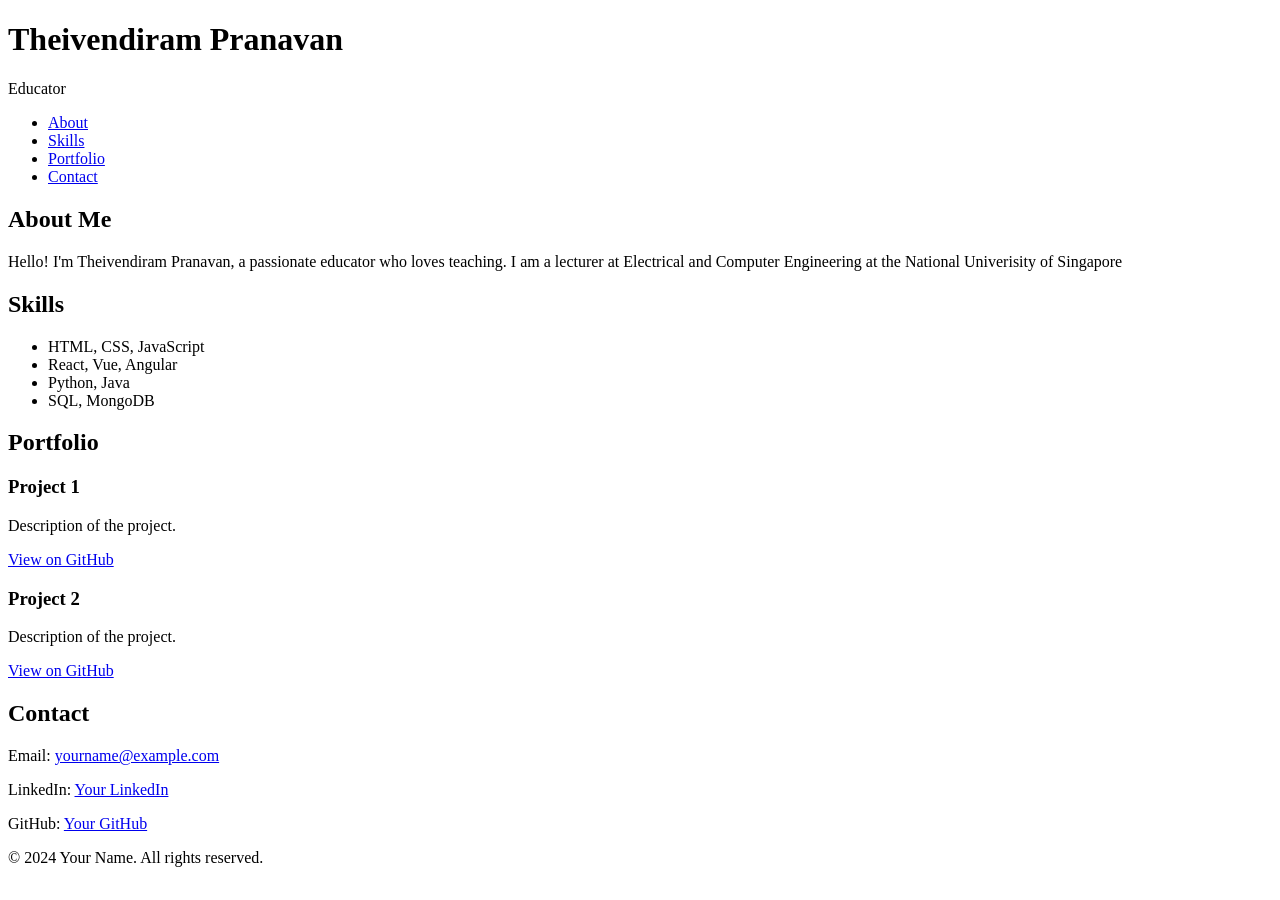
==== index.html @ e199c47d "Initial Files" ====
<!DOCTYPE html>
<html lang="en">
<head>
    <meta charset="UTF-8">
    <meta name="viewport" content="width=device-width, initial-scale=1.0">
    <title>Your Name</title>
    <link rel="stylesheet" href="styles.css">
</head>
<body>
    <header>
        <h1>Theivendiram Pranavan</h1>
        <p>Educator</p>
    </header>
    <nav>
        <ul>
            <li><a href="#about">About</a></li>
            <li><a href="#skills">Skills</a></li>
            <li><a href="#portfolio">Portfolio</a></li>
            <li><a href="#contact">Contact</a></li>
        </ul>
    </nav>
    <section id="about">
        <h2>About Me</h2>
        <p>Hello! I'm Theivendiram Pranavan, a passionate educator who loves teaching. I am a lecturer at Electrical and Computer Engineering at the National Univerisity of Singapore</p>
    </section>
    <section id="skills">
        <h2>Skills</h2>
        <ul>
            <li>HTML, CSS, JavaScript</li>
            <li>React, Vue, Angular</li>
            <li>Python, Java</li>
            <li>SQL, MongoDB</li>
        </ul>
    </section>
    <section id="portfolio">
        <h2>Portfolio</h2>
        <div class="portfolio-item">
            <h3>Project 1</h3>
            <p>Description of the project.</p>
            <a href="https://github.com/yourusername/project1" target="_blank">View on GitHub</a>
        </div>
        <div class="portfolio-item">
            <h3>Project 2</h3>
            <p>Description of the project.</p>
            <a href="https://github.com/yourusername/project2" target="_blank">View on GitHub</a>
        </div>
    </section>
    <section id="contact">
        <h2>Contact</h2>
        <p>Email: <a href="mailto:yourname@example.com">yourname@example.com</a></p>
        <p>LinkedIn: <a href="https://linkedin.com/in/yourusername" target="_blank">Your LinkedIn</a></p>
        <p>GitHub: <a href="https://github.com/yourusername" target="_blank">Your GitHub</a></p>
    </section>
    <footer>
        <p>© 2024 Your Name. All rights reserved.</p>
    </footer>
</body>
</html>
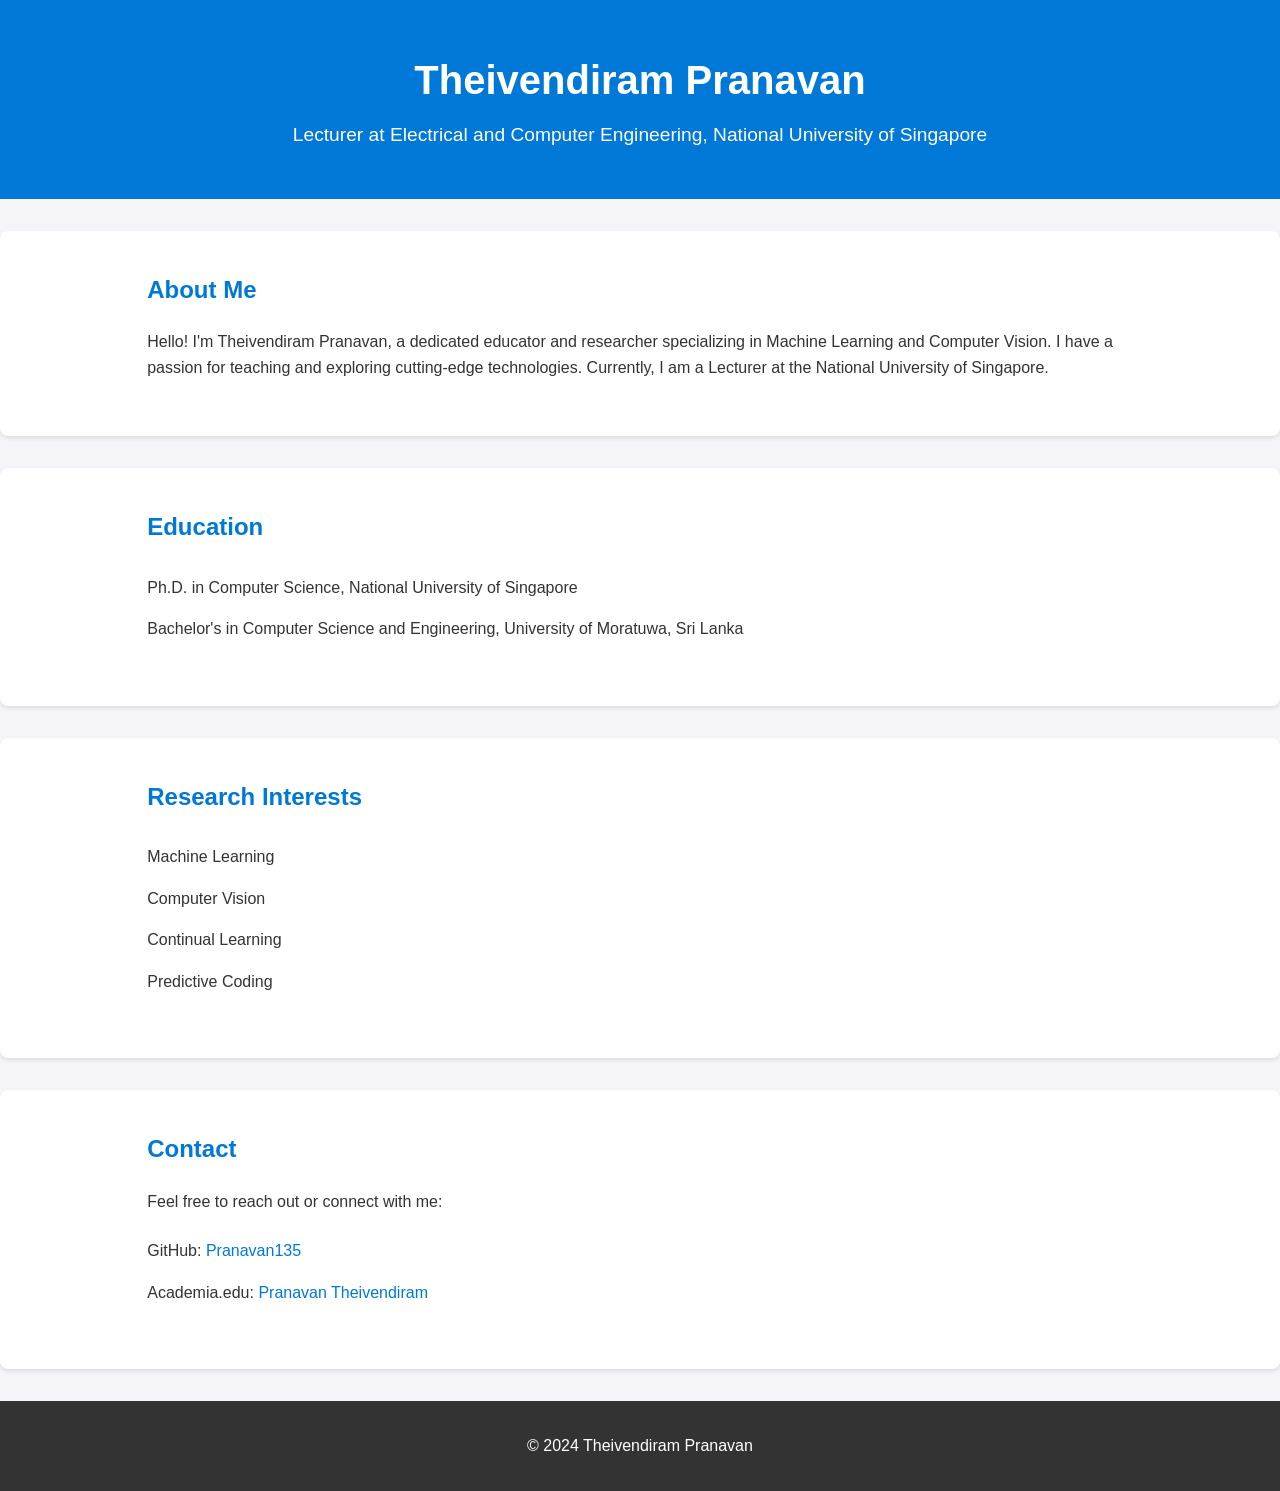
==== commit 6bda52d0: "Profile Content is added" ====
--- a/index.html
+++ b/index.html
@@ -3,56 +3,61 @@
 <head>
     <meta charset="UTF-8">
     <meta name="viewport" content="width=device-width, initial-scale=1.0">
-    <title>Your Name</title>
-    <link rel="stylesheet" href="styles.css">
+    <title>Theivendiram Pranavan - Educator & Researcher</title>
+    <link rel="stylesheet" href="style.css">
 </head>
 <body>
     <header>
-        <h1>Theivendiram Pranavan</h1>
-        <p>Educator</p>
+        <div class="container">
+            <h1>Theivendiram Pranavan</h1>
+            <p>Lecturer at Electrical and Computer Engineering, National University of Singapore</p>
+        </div>
     </header>
-    <nav>
-        <ul>
-            <li><a href="#about">About</a></li>
-            <li><a href="#skills">Skills</a></li>
-            <li><a href="#portfolio">Portfolio</a></li>
-            <li><a href="#contact">Contact</a></li>
-        </ul>
-    </nav>
-    <section id="about">
-        <h2>About Me</h2>
-        <p>Hello! I'm Theivendiram Pranavan, a passionate educator who loves teaching. I am a lecturer at Electrical and Computer Engineering at the National Univerisity of Singapore</p>
-    </section>
-    <section id="skills">
-        <h2>Skills</h2>
-        <ul>
-            <li>HTML, CSS, JavaScript</li>
-            <li>React, Vue, Angular</li>
-            <li>Python, Java</li>
-            <li>SQL, MongoDB</li>
-        </ul>
-    </section>
-    <section id="portfolio">
-        <h2>Portfolio</h2>
-        <div class="portfolio-item">
-            <h3>Project 1</h3>
-            <p>Description of the project.</p>
-            <a href="https://github.com/yourusername/project1" target="_blank">View on GitHub</a>
+    <main>
+        <section class="about">
+            <div class="container">
+                <h2>About Me</h2>
+                <p>
+                    Hello! I'm Theivendiram Pranavan, a dedicated educator and researcher specializing in Machine Learning and Computer Vision. 
+                    I have a passion for teaching and exploring cutting-edge technologies. Currently, I am a Lecturer at the National University of Singapore.
+                </p>
+            </div>
+        </section>
+        <section class="education">
+            <div class="container">
+                <h2>Education</h2>
+                <ul>
+                    <li>Ph.D. in Computer Science, National University of Singapore</li>
+                    <li>Bachelor's in Computer Science and Engineering, University of Moratuwa, Sri Lanka</li>
+                </ul>
+            </div>
+        </section>
+        <section class="research">
+            <div class="container">
+                <h2>Research Interests</h2>
+                <ul>
+                    <li>Machine Learning</li>
+                    <li>Computer Vision</li>
+                    <li>Continual Learning</li>
+                    <li>Predictive Coding</li>
+                </ul>
+            </div>
+        </section>
+        <section class="contact">
+            <div class="container">
+                <h2>Contact</h2>
+                <p>Feel free to reach out or connect with me:</p>
+                <ul>
+                    <li>GitHub: <a href="https://github.com/Pranavan135" target="_blank">Pranavan135</a></li>
+                    <li>Academia.edu: <a href="https://independent.academia.edu/PranavanTheivendiram" target="_blank">Pranavan Theivendiram</a></li>
+                </ul>
+            </div>
+        </section>
+    </main>
+    <footer>
+        <div class="container">
+            <p>&copy; 2024 Theivendiram Pranavan</p>
         </div>
-        <div class="portfolio-item">
-            <h3>Project 2</h3>
-            <p>Description of the project.</p>
-            <a href="https://github.com/yourusername/project2" target="_blank">View on GitHub</a>
-        </div>
-    </section>
-    <section id="contact">
-        <h2>Contact</h2>
-        <p>Email: <a href="mailto:yourname@example.com">yourname@example.com</a></p>
-        <p>LinkedIn: <a href="https://linkedin.com/in/yourusername" target="_blank">Your LinkedIn</a></p>
-        <p>GitHub: <a href="https://github.com/yourusername" target="_blank">Your GitHub</a></p>
-    </section>
-    <footer>
-        <p>© 2024 Your Name. All rights reserved.</p>
     </footer>
 </body>
 </html>
--- a/style.css
+++ b/style.css
@@ -0,0 +1,78 @@
+/* Global Styles */
+body {
+    font-family: Arial, sans-serif;
+    line-height: 1.6;
+    margin: 0;
+    padding: 0;
+    background: #f4f4f9;
+    color: #333;
+}
+
+/* Header Styles */
+header {
+    background: #0078D7;
+    color: #fff;
+    padding: 2rem 0;
+    text-align: center;
+}
+
+header h1 {
+    margin: 0;
+    font-size: 2.5rem;
+}
+
+header p {
+    margin: 0.5rem 0 0;
+    font-size: 1.2rem;
+}
+
+/* Section Styles */
+.container {
+    width: 80%;
+    max-width: 1100px;
+    margin: 0 auto;
+    padding: 1rem 0;
+}
+
+section {
+    margin: 2rem 0;
+    background: #fff;
+    border-radius: 8px;
+    padding: 1.5rem;
+    box-shadow: 0 2px 4px rgba(0, 0, 0, 0.1);
+}
+
+h2 {
+    margin-top: 0;
+    color: #0078D7;
+}
+
+ul {
+    list-style: none;
+    padding: 0;
+}
+
+ul li {
+    padding: 0.5rem 0;
+}
+
+/* Footer Styles */
+footer {
+    text-align: center;
+    background: #333;
+    color: #fff;
+    padding: 1rem 0;
+}
+
+footer p {
+    margin: 0;
+}
+
+a {
+    color: #0078D7;
+    text-decoration: none;
+}
+
+a:hover {
+    text-decoration: underline;
+}
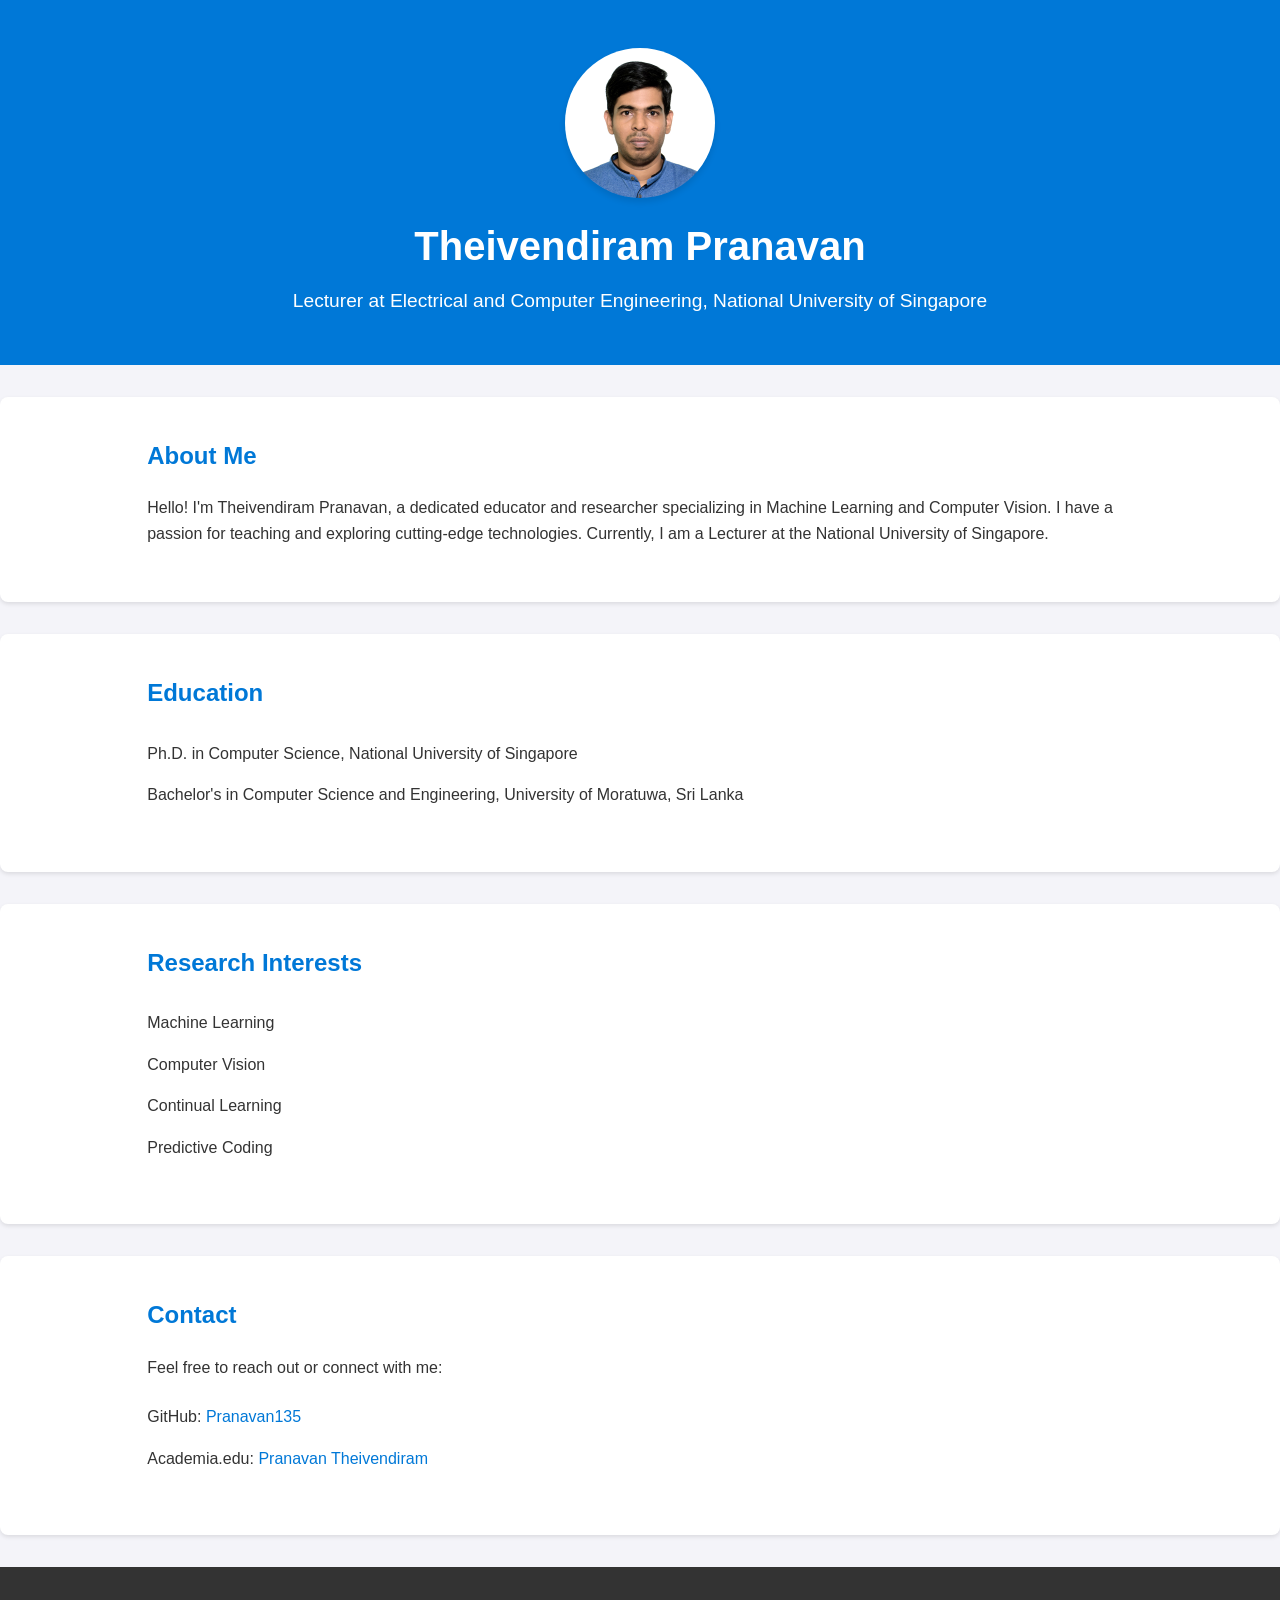
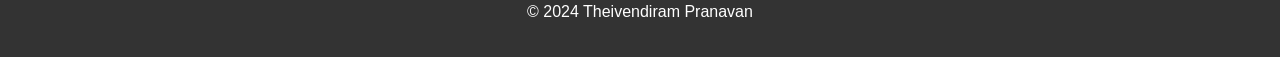
==== commit 76e5e069: "Profile Photo Added" ====
--- a/index.html
+++ b/index.html
@@ -9,6 +9,7 @@
 <body>
     <header>
         <div class="container">
+            <img src="images/profile.jpg" alt="Profile Photo" class="profile-photo">
             <h1>Theivendiram Pranavan</h1>
             <p>Lecturer at Electrical and Computer Engineering, National University of Singapore</p>
         </div>
--- a/style.css
+++ b/style.css
@@ -76,3 +76,12 @@
 a:hover {
     text-decoration: underline;
 }
+
+.profile-photo {
+    width: 150px;
+    height: 150px;
+    border-radius: 50%; /* Makes the photo circular */
+    display: block;
+    margin: 0 auto 1rem; /* Centers the image */
+    box-shadow: 0 4px 6px rgba(0, 0, 0, 0.1);
+}
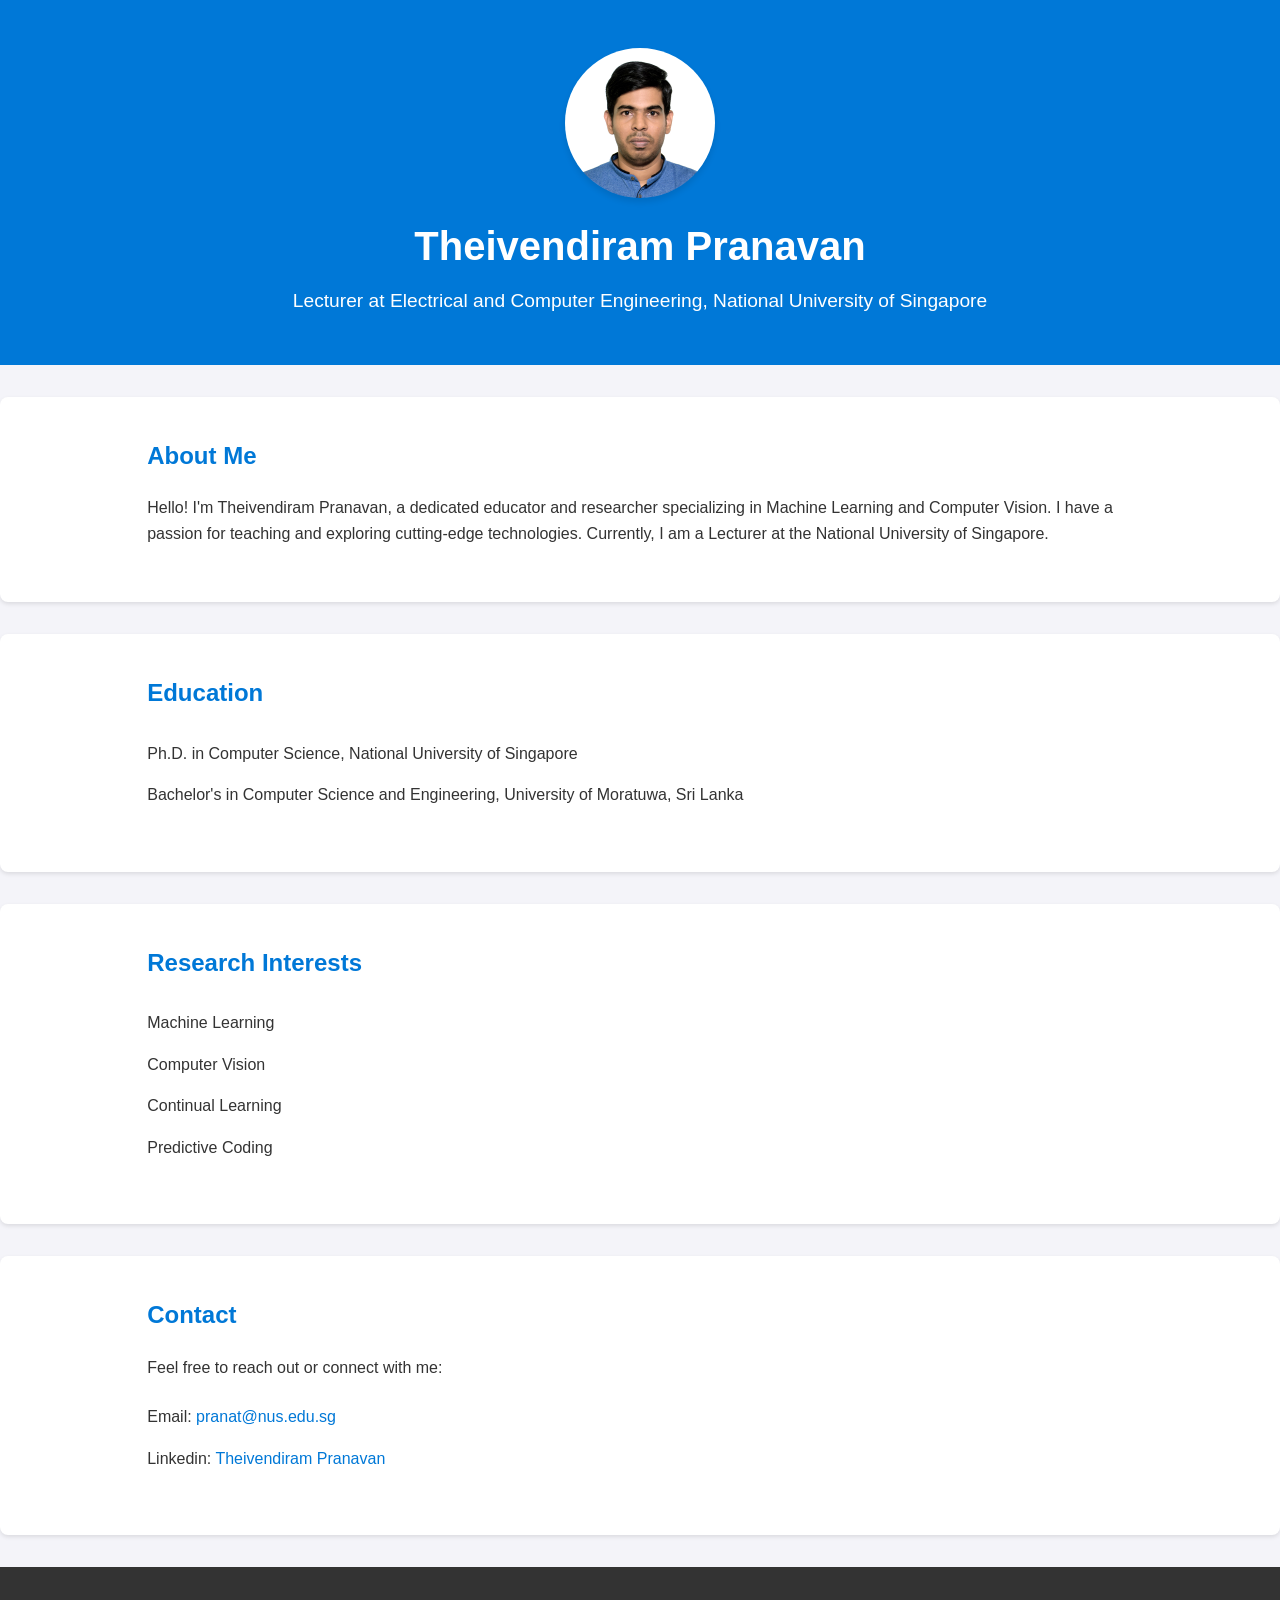
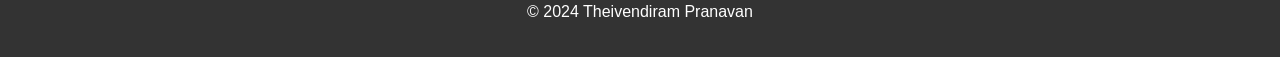
==== commit dfd625b1: "Contact Information Added" ====
--- a/index.html
+++ b/index.html
@@ -49,8 +49,8 @@
                 <h2>Contact</h2>
                 <p>Feel free to reach out or connect with me:</p>
                 <ul>
-                    <li>GitHub: <a href="https://github.com/Pranavan135" target="_blank">Pranavan135</a></li>
-                    <li>Academia.edu: <a href="https://independent.academia.edu/PranavanTheivendiram" target="_blank">Pranavan Theivendiram</a></li>
+                    <li>Email: <a href="mailto:pranat@nus.edu.sg" target="_blank"> pranat@nus.edu.sg</a></li>
+                    <li>Linkedin: <a href="https://www.linkedin.com/in/pranavant/" target="_blank">Theivendiram Pranavan</a></li>
                 </ul>
             </div>
         </section>
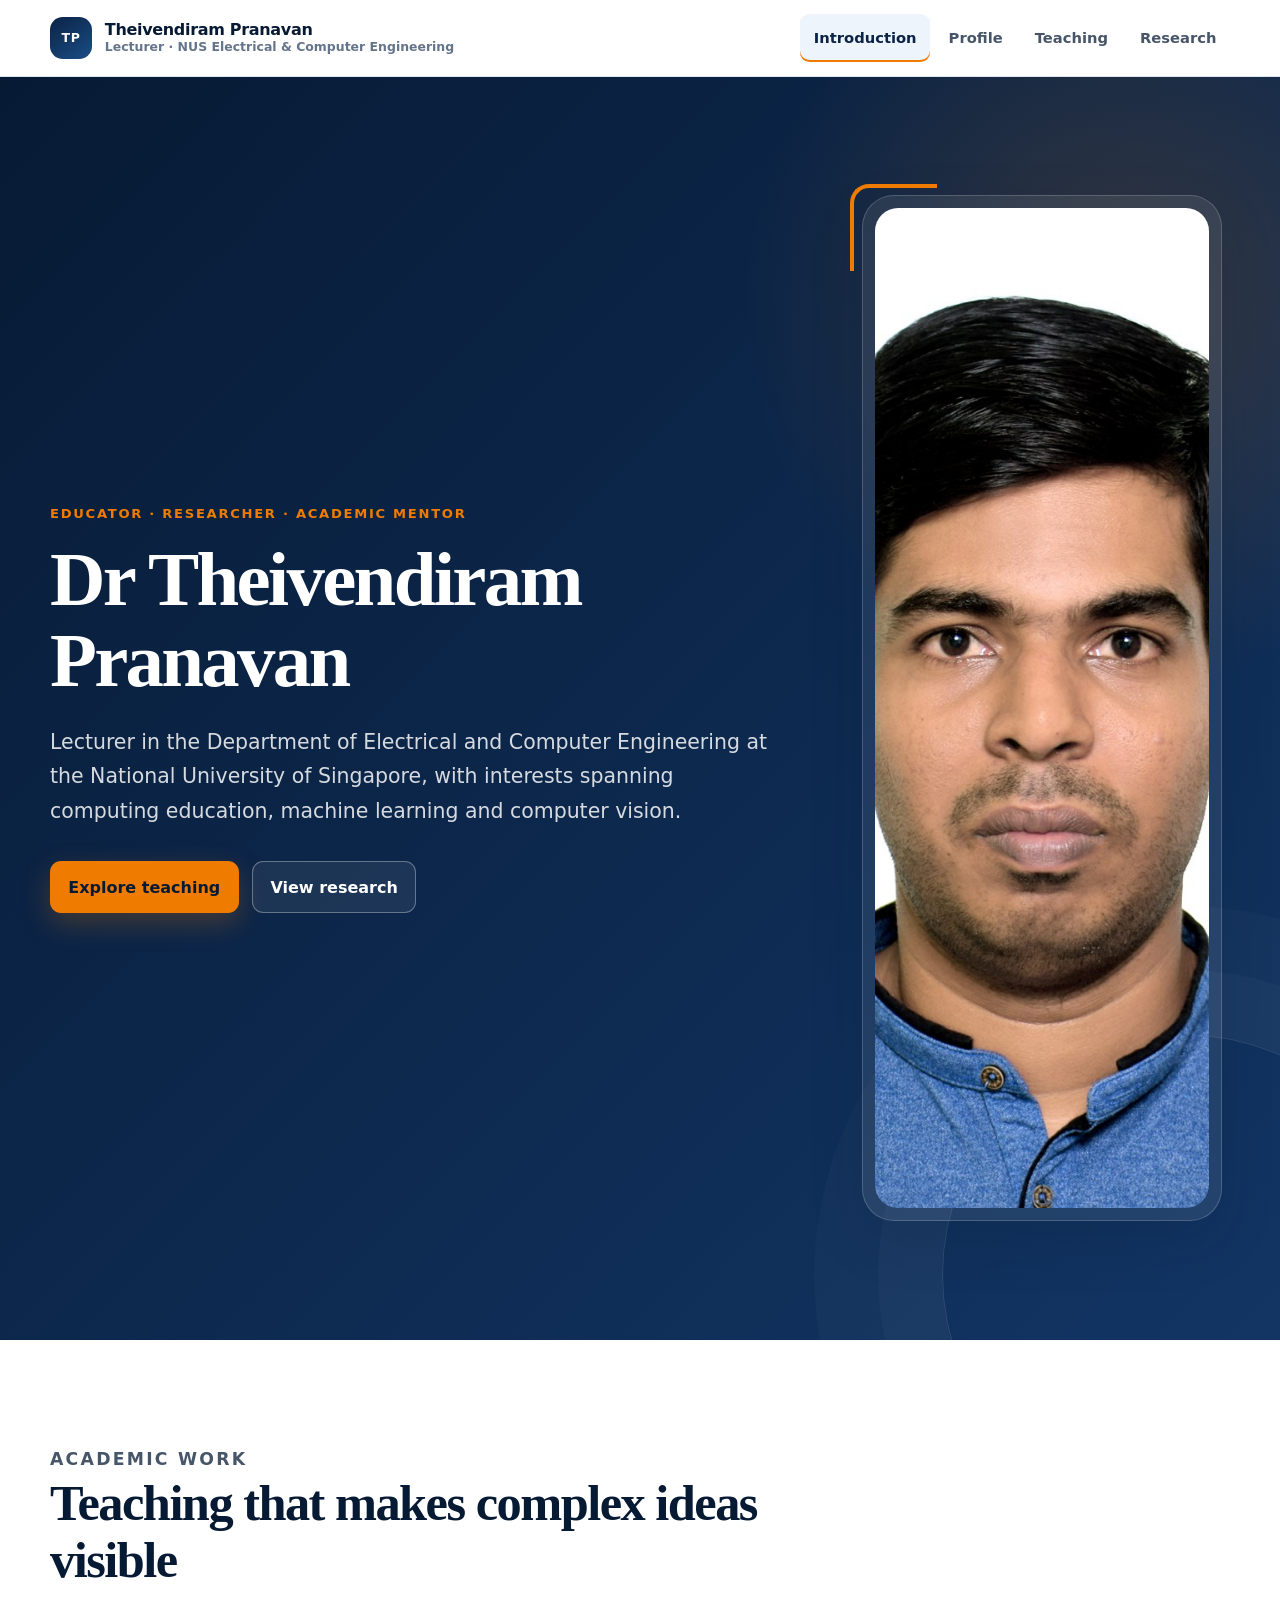
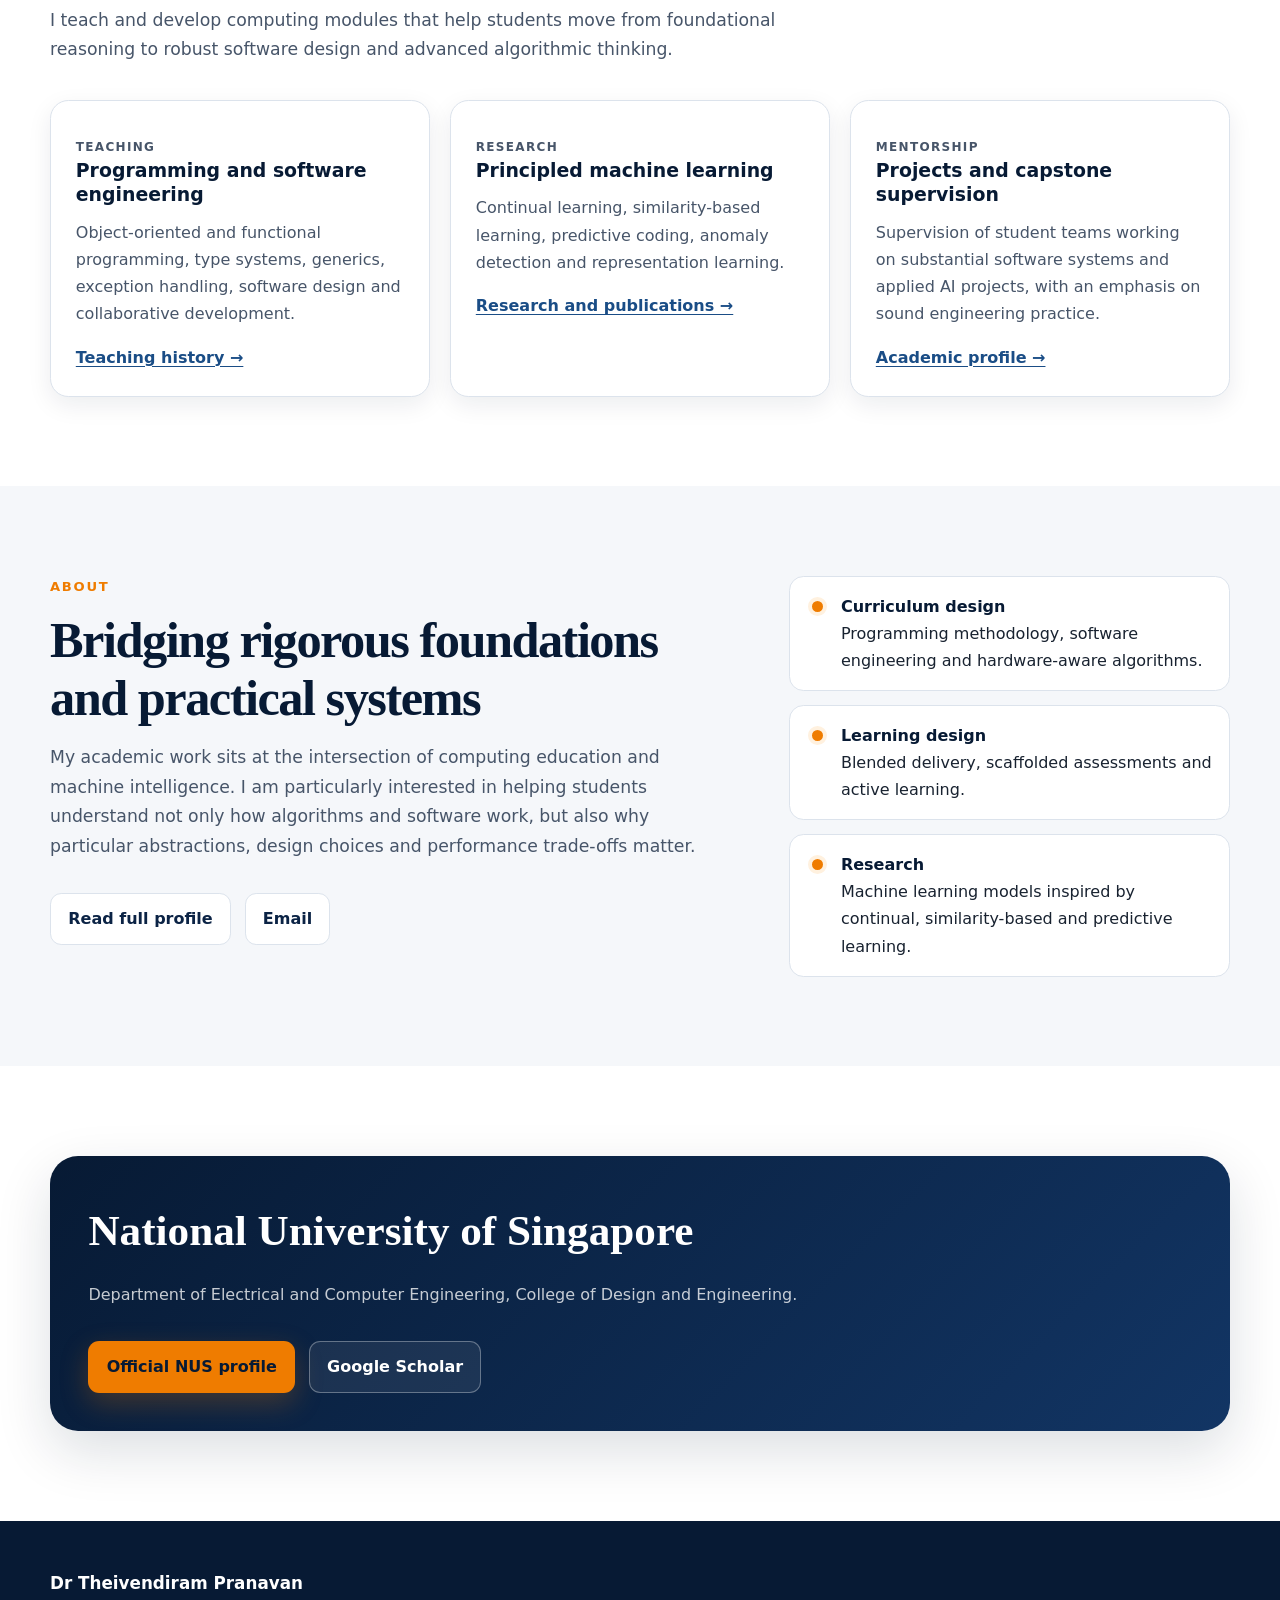
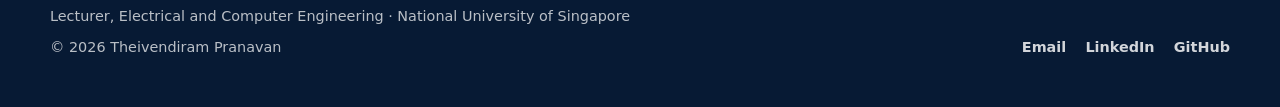
==== commit f45c5f46: "Add pages" ====
--- a/index.html
+++ b/index.html
@@ -1,64 +1,128 @@
-<!DOCTYPE html>
+<!doctype html>
 <html lang="en">
 <head>
-    <meta charset="UTF-8">
-    <meta name="viewport" content="width=device-width, initial-scale=1.0">
-    <title>Theivendiram Pranavan - Educator & Researcher</title>
-    <link rel="stylesheet" href="style.css">
+  <meta charset="utf-8">
+  <meta name="viewport" content="width=device-width, initial-scale=1">
+  <meta name="description" content="Academic website of Dr Theivendiram Pranavan, Lecturer in Electrical and Computer Engineering at the National University of Singapore.">
+  <title>Dr Theivendiram Pranavan | NUS ECE</title>
+  <link rel="stylesheet" href="assets/css/style.css">
+  <script src="assets/js/site.js" defer></script>
 </head>
 <body>
-    <header>
-        <div class="container">
-            <img src="images/profile.jpg" alt="Profile Photo" class="profile-photo">
-            <h1>Theivendiram Pranavan</h1>
-            <p>Lecturer at Electrical and Computer Engineering, National University of Singapore</p>
+  <a class="skip-link" href="#main-content">Skip to content</a>
+  <header class="site-header">
+    <div class="container header-inner">
+      <a class="brand" href="index.html" aria-label="Theivendiram Pranavan home">
+        <span class="brand-mark">TP</span>
+        <span class="brand-text">
+          <span class="brand-name">Theivendiram Pranavan</span>
+          <span class="brand-role">Lecturer · NUS Electrical &amp; Computer Engineering</span>
+        </span>
+      </a>
+      <button class="menu-button" type="button" data-menu-button aria-expanded="false" aria-controls="site-navigation">Menu</button>
+      <nav class="site-nav" id="site-navigation" data-navigation aria-label="Primary navigation">
+        <ul>
+          <li><a href="index.html" aria-current="page">Introduction</a></li>
+          <li><a href="profile.html">Profile</a></li>
+          <li><a href="teaching.html">Teaching</a></li>
+          <li><a href="research.html">Research</a></li>
+        </ul>
+      </nav>
+    </div>
+  </header>
+
+  <main id="main-content">
+    <section class="hero">
+      <div class="container hero-grid">
+        <div class="hero-copy">
+          <p class="eyebrow">Educator · Researcher · Academic Mentor</p>
+          <h1>Dr Theivendiram Pranavan</h1>
+          <p class="hero-lead">Lecturer in the Department of Electrical and Computer Engineering at the National University of Singapore, with interests spanning computing education, machine learning and computer vision.</p>
+          <div class="hero-actions">
+            <a class="button button-primary" href="teaching.html">Explore teaching</a>
+            <a class="button button-secondary" href="research.html">View research</a>
+          </div>
         </div>
-    </header>
-    <main>
-        <section class="about">
-            <div class="container">
-                <h2>About Me</h2>
-                <p>
-                    Hello! I'm Theivendiram Pranavan, a dedicated educator and researcher specializing in Machine Learning and Computer Vision. 
-                    I have a passion for teaching and exploring cutting-edge technologies. Currently, I am a Lecturer at the National University of Singapore.
-                </p>
-            </div>
-        </section>
-        <section class="education">
-            <div class="container">
-                <h2>Education</h2>
-                <ul>
-                    <li>Ph.D. in Computer Science, National University of Singapore</li>
-                    <li>Bachelor's in Computer Science and Engineering, University of Moratuwa, Sri Lanka</li>
-                </ul>
-            </div>
-        </section>
-        <section class="research">
-            <div class="container">
-                <h2>Research Interests</h2>
-                <ul>
-                    <li>Machine Learning</li>
-                    <li>Computer Vision</li>
-                    <li>Continual Learning</li>
-                    <li>Predictive Coding</li>
-                </ul>
-            </div>
-        </section>
-        <section class="contact">
-            <div class="container">
-                <h2>Contact</h2>
-                <p>Feel free to reach out or connect with me:</p>
-                <ul>
-                    <li>Email: <a href="mailto:pranat@nus.edu.sg" target="_blank"> pranat@nus.edu.sg</a></li>
-                    <li>Linkedin: <a href="https://www.linkedin.com/in/pranavant/" target="_blank">Theivendiram Pranavan</a></li>
-                </ul>
-            </div>
-        </section>
-    </main>
-    <footer>
-        <div class="container">
-            <p>&copy; 2024 Theivendiram Pranavan</p>
+        <figure class="profile-frame">
+          <img src="assets/images/profile.jpg" alt="Portrait of Dr Theivendiram Pranavan" width="1000" height="1000">
+        </figure>
+      </div>
+    </section>
+
+    <section class="section">
+      <div class="container">
+        <div class="section-heading">
+          <p class="eyebrow">Academic work</p>
+          <h2>Teaching that makes complex ideas visible</h2>
+          <p>I teach and develop computing modules that help students move from foundational reasoning to robust software design and advanced algorithmic thinking.</p>
         </div>
-    </footer>
+        <div class="card-grid">
+          <article class="card">
+            <p class="card-kicker">Teaching</p>
+            <h3>Programming and software engineering</h3>
+            <p>Object-oriented and functional programming, type systems, generics, exception handling, software design and collaborative development.</p>
+            <a class="card-link" href="teaching.html">Teaching history →</a>
+          </article>
+          <article class="card">
+            <p class="card-kicker">Research</p>
+            <h3>Principled machine learning</h3>
+            <p>Continual learning, similarity-based learning, predictive coding, anomaly detection and representation learning.</p>
+            <a class="card-link" href="research.html">Research and publications →</a>
+          </article>
+          <article class="card">
+            <p class="card-kicker">Mentorship</p>
+            <h3>Projects and capstone supervision</h3>
+            <p>Supervision of student teams working on substantial software systems and applied AI projects, with an emphasis on sound engineering practice.</p>
+            <a class="card-link" href="profile.html">Academic profile →</a>
+          </article>
+        </div>
+      </div>
+    </section>
+
+    <section class="section section-soft">
+      <div class="container split-layout">
+        <div>
+          <p class="eyebrow">About</p>
+          <h2 class="content-heading">Bridging rigorous foundations and practical systems</h2>
+          <p class="lead">My academic work sits at the intersection of computing education and machine intelligence. I am particularly interested in helping students understand not only how algorithms and software work, but also why particular abstractions, design choices and performance trade-offs matter.</p>
+          <div class="button-row">
+            <a class="button button-outline" href="profile.html">Read full profile</a>
+            <a class="button button-outline" href="mailto:pranat@nus.edu.sg">Email</a>
+          </div>
+        </div>
+        <ul class="focus-list" aria-label="Current focus areas">
+          <li><strong>Curriculum design</strong>Programming methodology, software engineering and hardware-aware algorithms.</li>
+          <li><strong>Learning design</strong>Blended delivery, scaffolded assessments and active learning.</li>
+          <li><strong>Research</strong>Machine learning models inspired by continual, similarity-based and predictive learning.</li>
+        </ul>
+      </div>
+    </section>
+
+    <section class="section">
+      <div class="container callout">
+        <h2>National University of Singapore</h2>
+        <p>Department of Electrical and Computer Engineering, College of Design and Engineering.</p>
+        <div class="button-row">
+          <a class="button button-primary" href="https://cde.nus.edu.sg/ece/staff/theivendiram-pranavan/" target="_blank" rel="noopener">Official NUS profile</a>
+          <a class="button button-secondary" href="https://scholar.google.com/citations?hl=en&amp;user=WfIEGTgAAAAJ" target="_blank" rel="noopener">Google Scholar</a>
+        </div>
+      </div>
+    </section>
+  </main>
+
+  <footer class="site-footer">
+    <div class="container footer-grid">
+      <div>
+        <strong>Dr Theivendiram Pranavan</strong>
+        <p>Lecturer, Electrical and Computer Engineering · National University of Singapore</p>
+        <p>© <span data-current-year>2026</span> Theivendiram Pranavan</p>
+      </div>
+      <div class="footer-links">
+        <a href="mailto:pranat@nus.edu.sg">Email</a>
+        <a href="https://www.linkedin.com/in/pranavant/" target="_blank" rel="noopener">LinkedIn</a>
+        <a href="https://github.com/Pranavan135" target="_blank" rel="noopener">GitHub</a>
+      </div>
+    </div>
+  </footer>
 </body>
 </html>
--- a/assets/css/style.css
+++ b/assets/css/style.css
@@ -0,0 +1,887 @@
+:root {
+  --navy-950: #071a34;
+  --navy-900: #0b2345;
+  --navy-800: #123564;
+  --navy-700: #1a4d86;
+  --orange-600: #d96a12;
+  --orange-500: #ef7c00;
+  --orange-100: #fff1df;
+  --ink-900: #182230;
+  --ink-700: #475569;
+  --ink-500: #64748b;
+  --line: #dce3ec;
+  --surface: #ffffff;
+  --surface-soft: #f5f7fa;
+  --surface-blue: #edf4fb;
+  --shadow-sm: 0 8px 24px rgba(7, 26, 52, 0.08);
+  --shadow-lg: 0 20px 55px rgba(7, 26, 52, 0.14);
+  --radius-sm: 0.75rem;
+  --radius-md: 1.15rem;
+  --radius-lg: 1.75rem;
+  --max-width: 1180px;
+}
+
+* {
+  box-sizing: border-box;
+}
+
+html {
+  scroll-behavior: smooth;
+}
+
+body {
+  margin: 0;
+  background: var(--surface);
+  color: var(--ink-900);
+  font-family: Inter, ui-sans-serif, system-ui, -apple-system, BlinkMacSystemFont, "Segoe UI", sans-serif;
+  font-size: 1rem;
+  line-height: 1.7;
+  text-rendering: optimizeLegibility;
+}
+
+img {
+  display: block;
+  max-width: 100%;
+}
+
+a {
+  color: var(--navy-700);
+  text-decoration-thickness: 0.08em;
+  text-underline-offset: 0.18em;
+}
+
+a:hover {
+  color: var(--orange-600);
+}
+
+button,
+a {
+  -webkit-tap-highlight-color: transparent;
+}
+
+:focus-visible {
+  outline: 3px solid rgba(239, 124, 0, 0.55);
+  outline-offset: 4px;
+}
+
+.skip-link {
+  position: fixed;
+  top: 0.75rem;
+  left: 0.75rem;
+  z-index: 1000;
+  padding: 0.65rem 0.95rem;
+  border-radius: 0.5rem;
+  background: var(--surface);
+  color: var(--navy-900);
+  box-shadow: var(--shadow-sm);
+  transform: translateY(-180%);
+}
+
+.skip-link:focus {
+  transform: translateY(0);
+}
+
+.container {
+  width: min(calc(100% - 2rem), var(--max-width));
+  margin-inline: auto;
+}
+
+.site-header {
+  position: sticky;
+  top: 0;
+  z-index: 100;
+  border-bottom: 1px solid rgba(220, 227, 236, 0.85);
+  background: rgba(255, 255, 255, 0.94);
+  backdrop-filter: blur(14px);
+}
+
+.header-inner {
+  min-height: 76px;
+  display: flex;
+  align-items: center;
+  justify-content: space-between;
+  gap: 2rem;
+}
+
+.brand {
+  display: inline-flex;
+  align-items: center;
+  gap: 0.8rem;
+  color: var(--navy-950);
+  text-decoration: none;
+}
+
+.brand-mark {
+  display: grid;
+  width: 42px;
+  height: 42px;
+  place-items: center;
+  border-radius: 0.8rem;
+  background: linear-gradient(145deg, var(--navy-900), var(--navy-700));
+  color: var(--surface);
+  font-size: 0.78rem;
+  font-weight: 800;
+  letter-spacing: 0.06em;
+}
+
+.brand-text {
+  display: grid;
+  line-height: 1.16;
+}
+
+.brand-name {
+  font-weight: 800;
+  letter-spacing: -0.02em;
+}
+
+.brand-role {
+  color: var(--ink-500);
+  font-size: 0.78rem;
+  font-weight: 600;
+}
+
+.menu-button {
+  display: none;
+  border: 1px solid var(--line);
+  border-radius: 0.65rem;
+  background: var(--surface);
+  color: var(--navy-900);
+  padding: 0.55rem 0.7rem;
+  font: inherit;
+  font-weight: 700;
+}
+
+.site-nav ul {
+  display: flex;
+  align-items: center;
+  gap: 0.3rem;
+  margin: 0;
+  padding: 0;
+  list-style: none;
+}
+
+.site-nav a {
+  display: block;
+  padding: 0.7rem 0.85rem;
+  border-radius: 0.6rem;
+  color: var(--ink-700);
+  font-size: 0.92rem;
+  font-weight: 700;
+  text-decoration: none;
+}
+
+.site-nav a:hover,
+.site-nav a[aria-current="page"] {
+  background: var(--surface-blue);
+  color: var(--navy-900);
+}
+
+.site-nav a[aria-current="page"] {
+  box-shadow: inset 0 -2px 0 var(--orange-500);
+}
+
+.hero {
+  position: relative;
+  overflow: hidden;
+  padding: clamp(4rem, 8vw, 7rem) 0;
+  background:
+    radial-gradient(circle at 88% 18%, rgba(239, 124, 0, 0.18), transparent 24rem),
+    linear-gradient(135deg, var(--navy-950), var(--navy-800));
+  color: var(--surface);
+}
+
+.hero::after {
+  content: "";
+  position: absolute;
+  right: -9rem;
+  bottom: -11rem;
+  width: 30rem;
+  height: 30rem;
+  border: 1px solid rgba(255, 255, 255, 0.12);
+  border-radius: 50%;
+  box-shadow: 0 0 0 4rem rgba(255, 255, 255, 0.025), 0 0 0 8rem rgba(255, 255, 255, 0.02);
+}
+
+.hero-grid {
+  position: relative;
+  z-index: 1;
+  display: grid;
+  grid-template-columns: minmax(0, 1.45fr) minmax(280px, 0.75fr);
+  align-items: center;
+  gap: clamp(2.5rem, 6vw, 6rem);
+}
+
+.eyebrow {
+  margin: 0 0 0.9rem;
+  color: var(--orange-500);
+  font-size: 0.82rem;
+  font-weight: 800;
+  letter-spacing: 0.13em;
+  text-transform: uppercase;
+}
+
+.hero h1,
+.page-hero h1 {
+  margin: 0;
+  font-family: Georgia, "Times New Roman", serif;
+  font-weight: 700;
+  letter-spacing: -0.035em;
+  line-height: 1.05;
+}
+
+.hero h1 {
+  max-width: 780px;
+  font-size: clamp(2.7rem, 6vw, 5.25rem);
+}
+
+.hero-lead {
+  max-width: 720px;
+  margin: 1.45rem 0 0;
+  color: rgba(255, 255, 255, 0.83);
+  font-size: clamp(1.08rem, 2vw, 1.28rem);
+}
+
+.hero-actions,
+.button-row {
+  display: flex;
+  flex-wrap: wrap;
+  gap: 0.85rem;
+  margin-top: 2rem;
+}
+
+.button {
+  display: inline-flex;
+  min-height: 46px;
+  align-items: center;
+  justify-content: center;
+  gap: 0.45rem;
+  padding: 0.72rem 1.08rem;
+  border: 1px solid transparent;
+  border-radius: 0.7rem;
+  font-weight: 800;
+  text-decoration: none;
+  transition: transform 160ms ease, box-shadow 160ms ease, background 160ms ease;
+}
+
+.button:hover {
+  transform: translateY(-2px);
+}
+
+.button-primary {
+  background: var(--orange-500);
+  color: var(--navy-950);
+  box-shadow: 0 10px 28px rgba(239, 124, 0, 0.25);
+}
+
+.button-primary:hover {
+  background: #ff9226;
+  color: var(--navy-950);
+}
+
+.button-secondary {
+  border-color: rgba(255, 255, 255, 0.32);
+  background: rgba(255, 255, 255, 0.07);
+  color: var(--surface);
+}
+
+.button-secondary:hover {
+  background: rgba(255, 255, 255, 0.14);
+  color: var(--surface);
+}
+
+.button-outline {
+  border-color: var(--line);
+  background: var(--surface);
+  color: var(--navy-900);
+}
+
+.button-outline:hover {
+  border-color: var(--navy-700);
+  color: var(--navy-900);
+  box-shadow: var(--shadow-sm);
+}
+
+.profile-frame {
+  position: relative;
+  justify-self: center;
+  width: min(100%, 360px);
+  padding: 0.75rem;
+  border: 1px solid rgba(255, 255, 255, 0.18);
+  border-radius: 2rem;
+  background: rgba(255, 255, 255, 0.08);
+  box-shadow: var(--shadow-lg);
+}
+
+.profile-frame::before {
+  content: "";
+  position: absolute;
+  inset: -0.8rem auto auto -0.8rem;
+  width: 5.2rem;
+  height: 5.2rem;
+  border-top: 4px solid var(--orange-500);
+  border-left: 4px solid var(--orange-500);
+  border-radius: 1.2rem 0 0 0;
+}
+
+.profile-frame img {
+  width: 100%;
+  aspect-ratio: 1;
+  border-radius: 1.45rem;
+  object-fit: cover;
+  object-position: center top;
+}
+
+.section {
+  padding: clamp(4rem, 7vw, 6.5rem) 0;
+}
+
+.section-soft {
+  background: var(--surface-soft);
+}
+
+.section-blue {
+  background: var(--surface-blue);
+}
+
+.section-heading {
+  max-width: 760px;
+  margin-bottom: 2.2rem;
+}
+
+.section-heading h2,
+.content-heading {
+  margin: 0;
+  color: var(--navy-950);
+  font-family: Georgia, "Times New Roman", serif;
+  font-size: clamp(2rem, 4vw, 3.15rem);
+  letter-spacing: -0.03em;
+  line-height: 1.14;
+}
+
+.section-heading p,
+.lead {
+  margin: 1rem 0 0;
+  color: var(--ink-700);
+  font-size: 1.08rem;
+}
+
+.card-grid {
+  display: grid;
+  grid-template-columns: repeat(3, minmax(0, 1fr));
+  gap: 1.25rem;
+}
+
+.card {
+  height: 100%;
+  padding: 1.55rem;
+  border: 1px solid var(--line);
+  border-radius: var(--radius-md);
+  background: var(--surface);
+  box-shadow: var(--shadow-sm);
+}
+
+.card-kicker {
+  margin: 0 0 0.4rem;
+  color: var(--orange-600);
+  font-size: 0.75rem;
+  font-weight: 850;
+  letter-spacing: 0.11em;
+  text-transform: uppercase;
+}
+
+.card h3 {
+  margin: 0;
+  color: var(--navy-950);
+  font-size: 1.18rem;
+  line-height: 1.3;
+}
+
+.card p {
+  margin: 0.75rem 0 0;
+  color: var(--ink-700);
+}
+
+.card-link {
+  display: inline-block;
+  margin-top: 1rem;
+  font-weight: 800;
+}
+
+.split-layout {
+  display: grid;
+  grid-template-columns: minmax(0, 1.2fr) minmax(270px, 0.8fr);
+  gap: clamp(2rem, 6vw, 5rem);
+  align-items: start;
+}
+
+.focus-list,
+.clean-list,
+.link-list {
+  margin: 0;
+  padding: 0;
+  list-style: none;
+}
+
+.focus-list {
+  display: grid;
+  gap: 0.85rem;
+}
+
+.focus-list li {
+  position: relative;
+  padding: 1rem 1rem 1rem 3.2rem;
+  border: 1px solid var(--line);
+  border-radius: 0.9rem;
+  background: var(--surface);
+}
+
+.focus-list li::before {
+  content: "";
+  position: absolute;
+  top: 1.25rem;
+  left: 1.15rem;
+  width: 0.7rem;
+  height: 0.7rem;
+  border: 4px solid var(--orange-100);
+  border-radius: 50%;
+  background: var(--orange-500);
+}
+
+.focus-list strong {
+  display: block;
+  color: var(--navy-950);
+}
+
+.page-hero {
+  padding: clamp(3.6rem, 7vw, 6.2rem) 0;
+  background:
+    linear-gradient(120deg, rgba(7, 26, 52, 0.97), rgba(18, 53, 100, 0.95)),
+    radial-gradient(circle at 80% 10%, rgba(239, 124, 0, 0.3), transparent 22rem);
+  color: var(--surface);
+}
+
+.page-hero h1 {
+  max-width: 850px;
+  font-size: clamp(2.5rem, 5vw, 4.5rem);
+}
+
+.page-hero p {
+  max-width: 760px;
+  margin: 1.2rem 0 0;
+  color: rgba(255, 255, 255, 0.8);
+  font-size: 1.14rem;
+}
+
+.profile-layout {
+  display: grid;
+  grid-template-columns: minmax(0, 1fr) 320px;
+  gap: clamp(2rem, 6vw, 5rem);
+}
+
+.prose p {
+  margin: 0 0 1.2rem;
+  color: var(--ink-700);
+  font-size: 1.04rem;
+}
+
+.sidebar-card {
+  position: sticky;
+  top: 104px;
+  padding: 1.5rem;
+  border-radius: var(--radius-md);
+  background: var(--navy-950);
+  color: var(--surface);
+  box-shadow: var(--shadow-lg);
+}
+
+.sidebar-card h2 {
+  margin: 0;
+  font-size: 1.25rem;
+}
+
+.sidebar-card p {
+  margin: 0.75rem 0 0;
+  color: rgba(255, 255, 255, 0.75);
+}
+
+.sidebar-card a {
+  color: #ffd3a3;
+}
+
+.link-list {
+  display: grid;
+  gap: 0.75rem;
+  margin-top: 1.2rem;
+}
+
+.link-list a {
+  display: block;
+  padding-bottom: 0.65rem;
+  border-bottom: 1px solid rgba(255, 255, 255, 0.15);
+  font-weight: 750;
+  text-decoration: none;
+}
+
+.detail-grid {
+  display: grid;
+  grid-template-columns: repeat(2, minmax(0, 1fr));
+  gap: 1.2rem;
+}
+
+.detail-block {
+  padding: 1.4rem;
+  border-left: 4px solid var(--orange-500);
+  background: var(--surface-soft);
+}
+
+.detail-block h3 {
+  margin: 0;
+  color: var(--navy-950);
+  font-size: 1.08rem;
+}
+
+.detail-block p {
+  margin: 0.55rem 0 0;
+  color: var(--ink-700);
+}
+
+.timeline {
+  position: relative;
+  display: grid;
+  gap: 1.4rem;
+  margin-top: 2rem;
+}
+
+.timeline::before {
+  content: "";
+  position: absolute;
+  top: 0.6rem;
+  bottom: 0.6rem;
+  left: 9.75rem;
+  width: 2px;
+  background: var(--line);
+}
+
+.timeline-item {
+  display: grid;
+  grid-template-columns: 8rem minmax(0, 1fr);
+  gap: 3.5rem;
+  align-items: start;
+}
+
+.timeline-period {
+  padding-top: 1.25rem;
+  color: var(--navy-800);
+  font-size: 0.9rem;
+  font-weight: 850;
+  text-align: right;
+}
+
+.timeline-content {
+  position: relative;
+  padding: 1.35rem 1.45rem;
+  border: 1px solid var(--line);
+  border-radius: var(--radius-md);
+  background: var(--surface);
+  box-shadow: var(--shadow-sm);
+}
+
+.timeline-content::before {
+  content: "";
+  position: absolute;
+  top: 1.55rem;
+  left: -2.75rem;
+  width: 0.8rem;
+  height: 0.8rem;
+  border: 5px solid var(--surface);
+  border-radius: 50%;
+  background: var(--orange-500);
+  box-shadow: 0 0 0 2px var(--orange-500);
+}
+
+.timeline-content h3 {
+  margin: 0;
+  color: var(--navy-950);
+  font-size: 1.15rem;
+}
+
+.timeline-content p {
+  margin: 0.45rem 0 0;
+  color: var(--ink-700);
+}
+
+.module-list {
+  display: grid;
+  gap: 0.75rem;
+  margin: 0.9rem 0 0;
+  padding: 0;
+  list-style: none;
+}
+
+.module-list li {
+  padding: 0.85rem 0.95rem;
+  border-radius: 0.75rem;
+  background: var(--surface-soft);
+}
+
+.module-code {
+  display: inline-block;
+  min-width: 7rem;
+  color: var(--navy-800);
+  font-weight: 850;
+}
+
+.publication-list {
+  display: grid;
+  gap: 1rem;
+  margin-top: 1.6rem;
+}
+
+.publication {
+  display: grid;
+  grid-template-columns: 5.2rem minmax(0, 1fr);
+  gap: 1.25rem;
+  padding: 1.35rem;
+  border: 1px solid var(--line);
+  border-radius: var(--radius-md);
+  background: var(--surface);
+  box-shadow: var(--shadow-sm);
+}
+
+.publication-year {
+  color: var(--orange-600);
+  font-size: 1.1rem;
+  font-weight: 900;
+}
+
+.publication h3 {
+  margin: 0;
+  color: var(--navy-950);
+  font-size: 1.08rem;
+  line-height: 1.38;
+}
+
+.publication .authors,
+.publication .venue {
+  margin: 0.45rem 0 0;
+  color: var(--ink-700);
+  font-size: 0.95rem;
+}
+
+.publication .venue {
+  font-style: italic;
+}
+
+.publication-links {
+  display: flex;
+  flex-wrap: wrap;
+  gap: 0.65rem;
+  margin-top: 0.8rem;
+}
+
+.publication-links a {
+  padding: 0.35rem 0.6rem;
+  border: 1px solid var(--line);
+  border-radius: 0.45rem;
+  font-size: 0.82rem;
+  font-weight: 800;
+  text-decoration: none;
+}
+
+.callout {
+  padding: clamp(1.6rem, 4vw, 2.4rem);
+  border-radius: var(--radius-lg);
+  background: linear-gradient(135deg, var(--navy-950), var(--navy-800));
+  color: var(--surface);
+  box-shadow: var(--shadow-lg);
+}
+
+.callout h2 {
+  margin: 0;
+  font-family: Georgia, "Times New Roman", serif;
+  font-size: clamp(1.75rem, 4vw, 2.7rem);
+}
+
+.callout p {
+  max-width: 760px;
+  margin: 0.85rem 0 0;
+  color: rgba(255, 255, 255, 0.77);
+}
+
+.site-footer {
+  padding: 3rem 0;
+  background: var(--navy-950);
+  color: rgba(255, 255, 255, 0.72);
+}
+
+.footer-grid {
+  display: grid;
+  grid-template-columns: 1fr auto;
+  gap: 2rem;
+  align-items: end;
+}
+
+.footer-grid strong {
+  display: block;
+  color: var(--surface);
+  font-size: 1.05rem;
+}
+
+.footer-grid p {
+  margin: 0.4rem 0 0;
+  font-size: 0.9rem;
+}
+
+.footer-links {
+  display: flex;
+  flex-wrap: wrap;
+  gap: 1.2rem;
+}
+
+.footer-links a {
+  color: rgba(255, 255, 255, 0.82);
+  font-size: 0.9rem;
+  font-weight: 700;
+  text-decoration: none;
+}
+
+@media (max-width: 900px) {
+  .hero-grid,
+  .split-layout,
+  .profile-layout {
+    grid-template-columns: 1fr;
+  }
+
+  .hero-copy {
+    order: 2;
+  }
+
+  .profile-frame {
+    order: 1;
+    width: min(75vw, 310px);
+    justify-self: start;
+  }
+
+  .card-grid {
+    grid-template-columns: 1fr;
+  }
+
+  .sidebar-card {
+    position: static;
+  }
+}
+
+@media (max-width: 760px) {
+  .header-inner {
+    min-height: 68px;
+  }
+
+  .brand-role {
+    display: none;
+  }
+
+  .menu-button {
+    display: inline-flex;
+  }
+
+  .site-nav {
+    position: absolute;
+    top: calc(100% + 1px);
+    right: 1rem;
+    left: 1rem;
+    display: none;
+    padding: 0.65rem;
+    border: 1px solid var(--line);
+    border-radius: 0 0 1rem 1rem;
+    background: var(--surface);
+    box-shadow: var(--shadow-lg);
+  }
+
+  .site-nav.is-open {
+    display: block;
+  }
+
+  .site-nav ul {
+    display: grid;
+  }
+
+  .detail-grid {
+    grid-template-columns: 1fr;
+  }
+
+  .timeline::before {
+    left: 0.45rem;
+  }
+
+  .timeline-item {
+    grid-template-columns: 1fr;
+    gap: 0.45rem;
+    padding-left: 2.2rem;
+  }
+
+  .timeline-period {
+    padding: 0;
+    text-align: left;
+  }
+
+  .timeline-content::before {
+    top: 1.45rem;
+    left: -2.15rem;
+  }
+
+  .publication {
+    grid-template-columns: 1fr;
+    gap: 0.3rem;
+  }
+
+  .footer-grid {
+    grid-template-columns: 1fr;
+  }
+}
+
+@media (prefers-reduced-motion: reduce) {
+  html {
+    scroll-behavior: auto;
+  }
+
+  *,
+  *::before,
+  *::after {
+    animation-duration: 0.01ms !important;
+    animation-iteration-count: 1 !important;
+    transition-duration: 0.01ms !important;
+  }
+}
+
+@media print {
+  .site-header,
+  .site-footer,
+  .hero-actions,
+  .button-row,
+  .menu-button {
+    display: none !important;
+  }
+
+  body {
+    color: #000;
+  }
+
+  .page-hero,
+  .hero {
+    padding: 2rem 0;
+    background: none;
+    color: #000;
+  }
+
+  .page-hero p,
+  .hero-lead {
+    color: #333;
+  }
+
+  .card,
+  .timeline-content,
+  .publication {
+    box-shadow: none;
+    break-inside: avoid;
+  }
+}
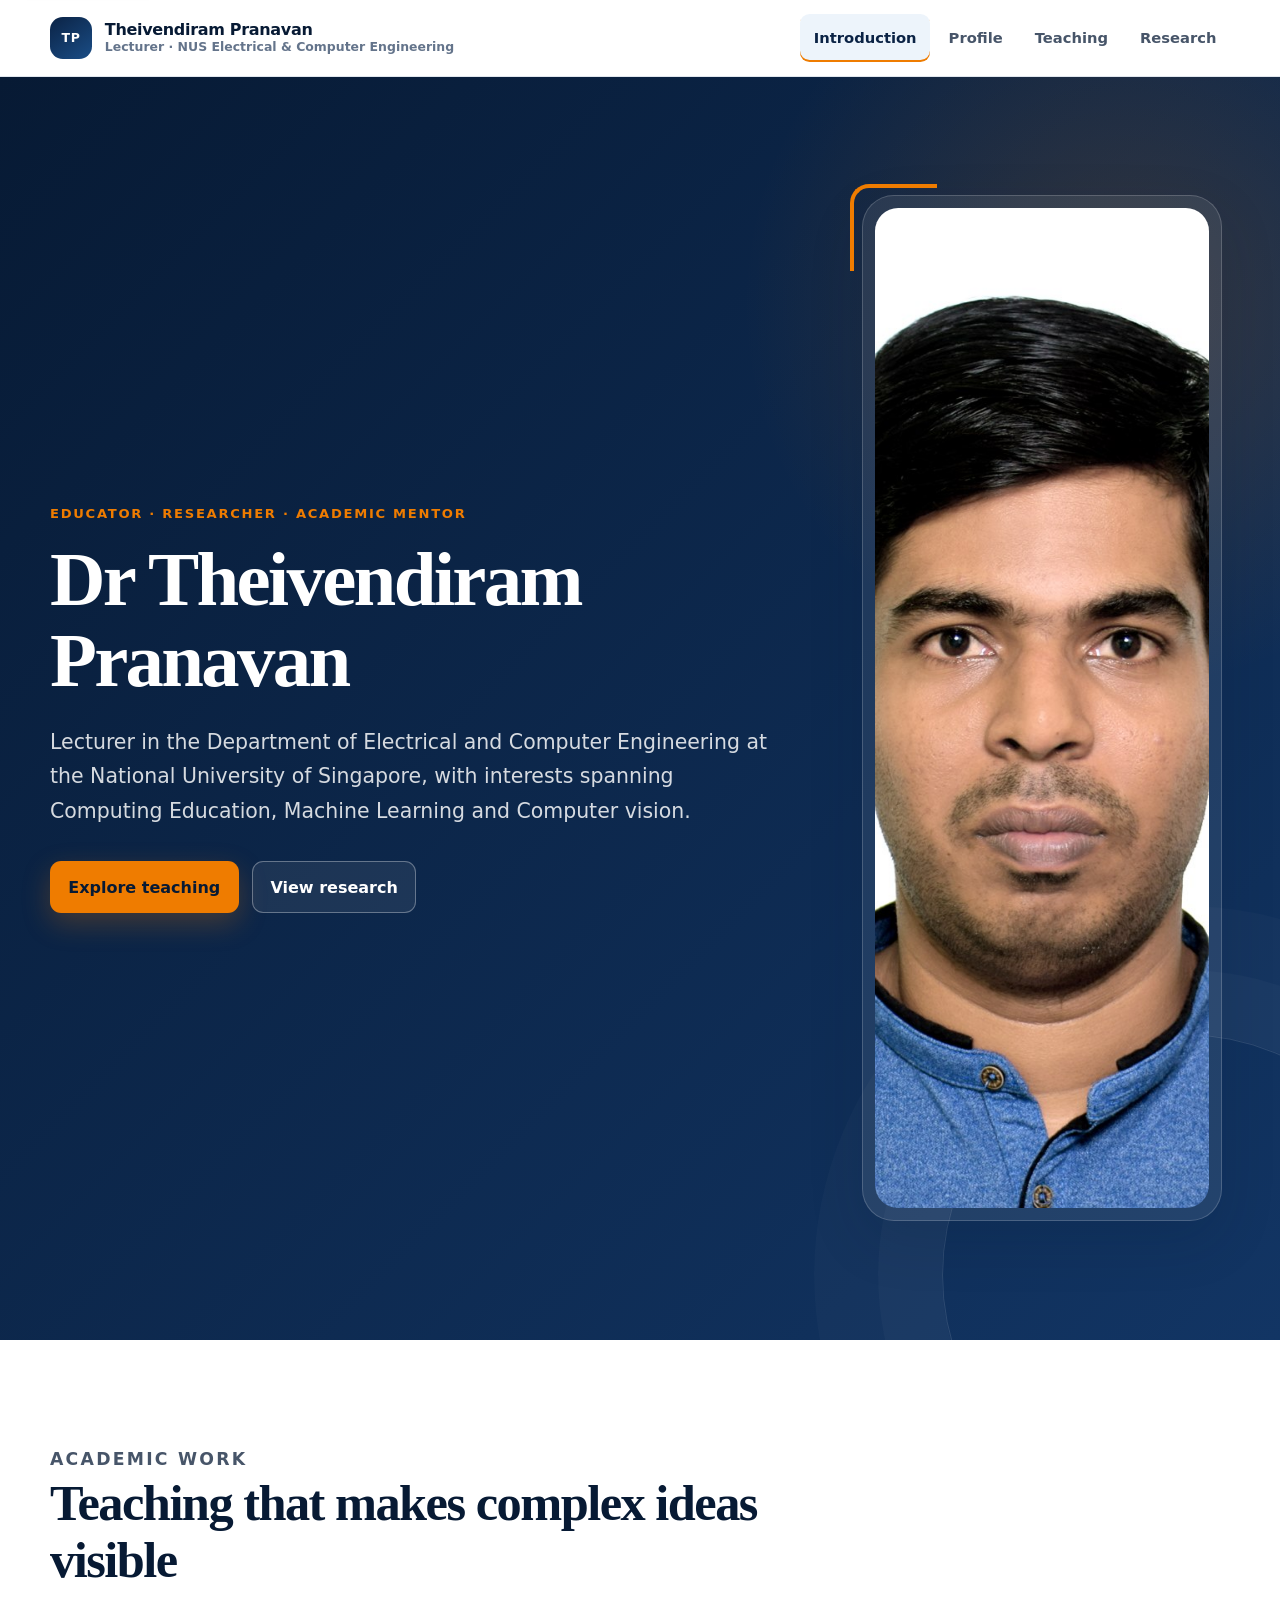
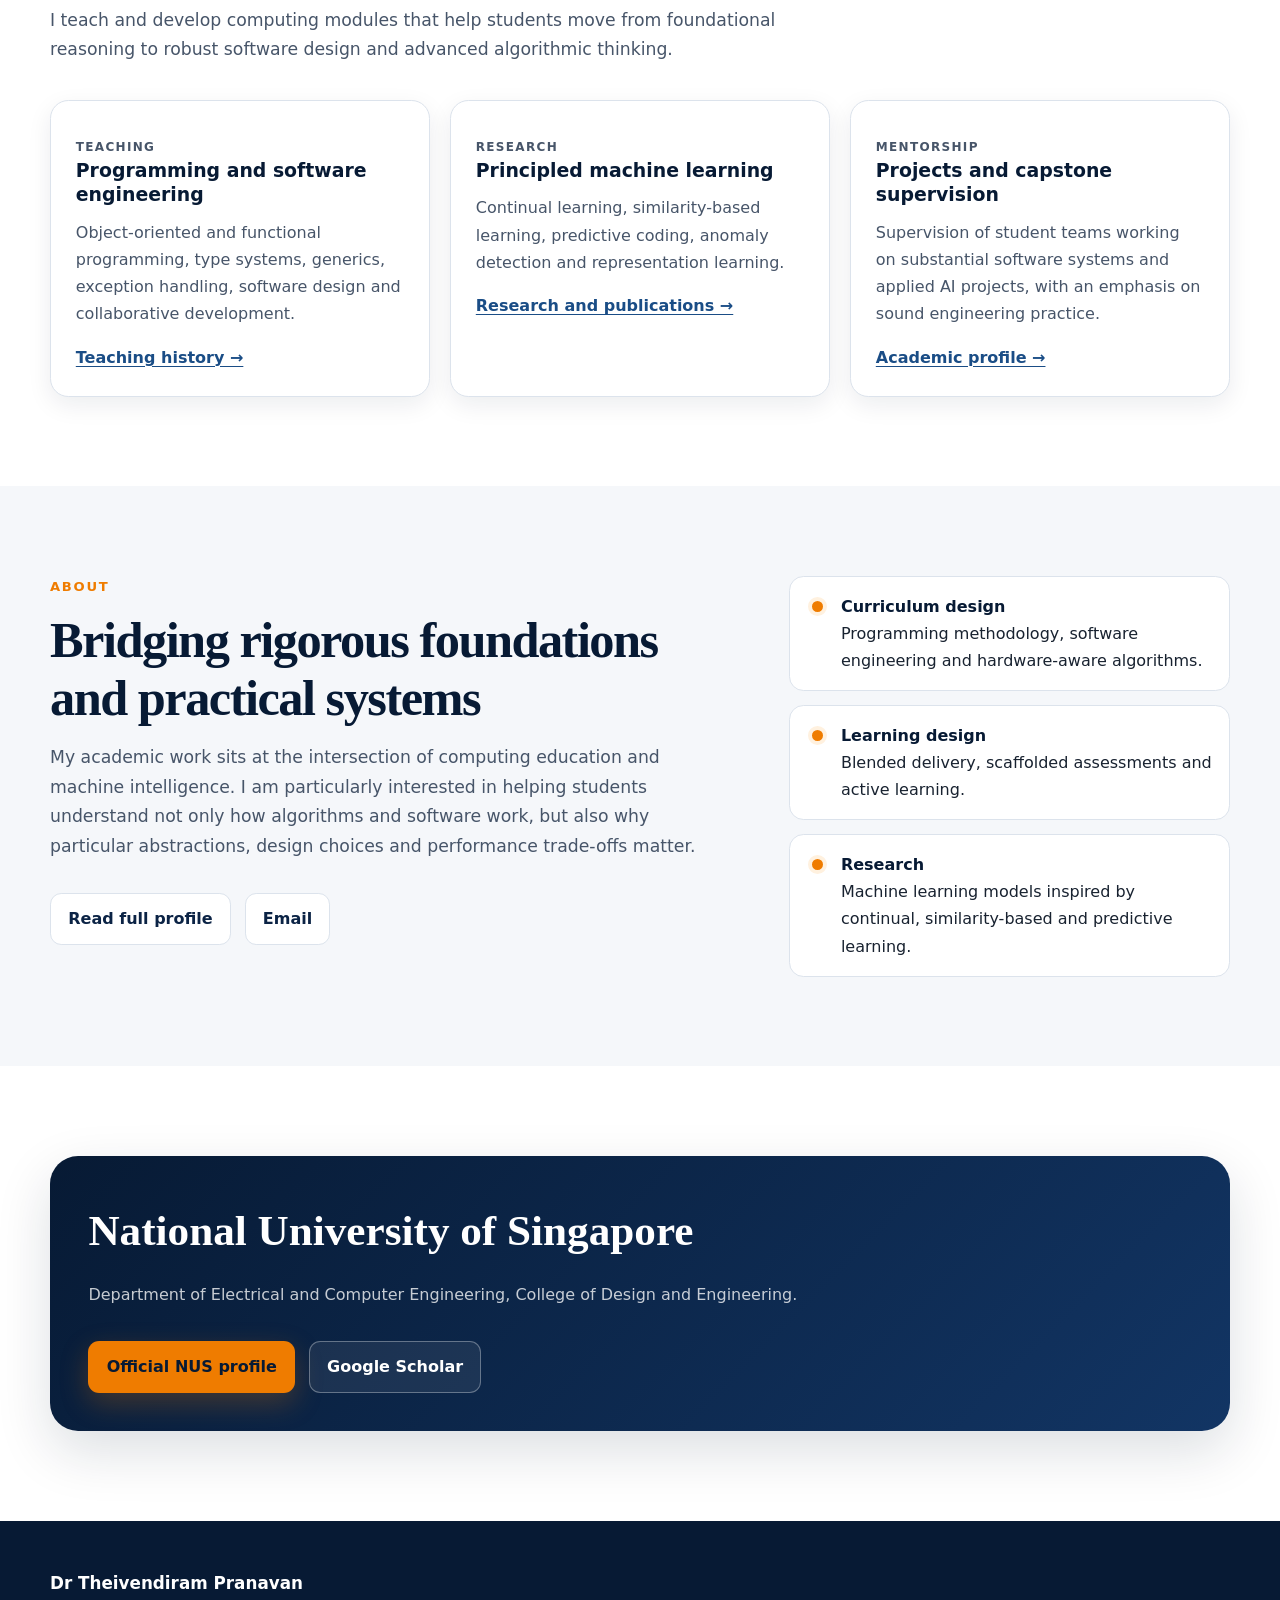
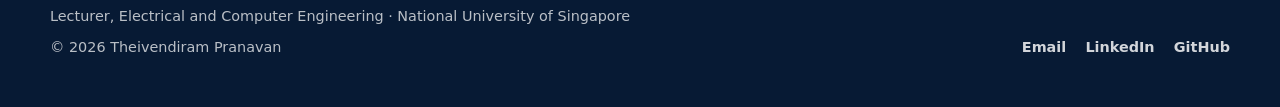
==== commit 5520651c: "Update index.html" ====
--- a/index.html
+++ b/index.html
@@ -37,7 +37,7 @@
         <div class="hero-copy">
           <p class="eyebrow">Educator · Researcher · Academic Mentor</p>
           <h1>Dr Theivendiram Pranavan</h1>
-          <p class="hero-lead">Lecturer in the Department of Electrical and Computer Engineering at the National University of Singapore, with interests spanning computing education, machine learning and computer vision.</p>
+          <p class="hero-lead">Lecturer in the Department of Electrical and Computer Engineering at the National University of Singapore, with interests spanning Computing Education, Machine Learning and Computer vision.</p>
           <div class="hero-actions">
             <a class="button button-primary" href="teaching.html">Explore teaching</a>
             <a class="button button-secondary" href="research.html">View research</a>
